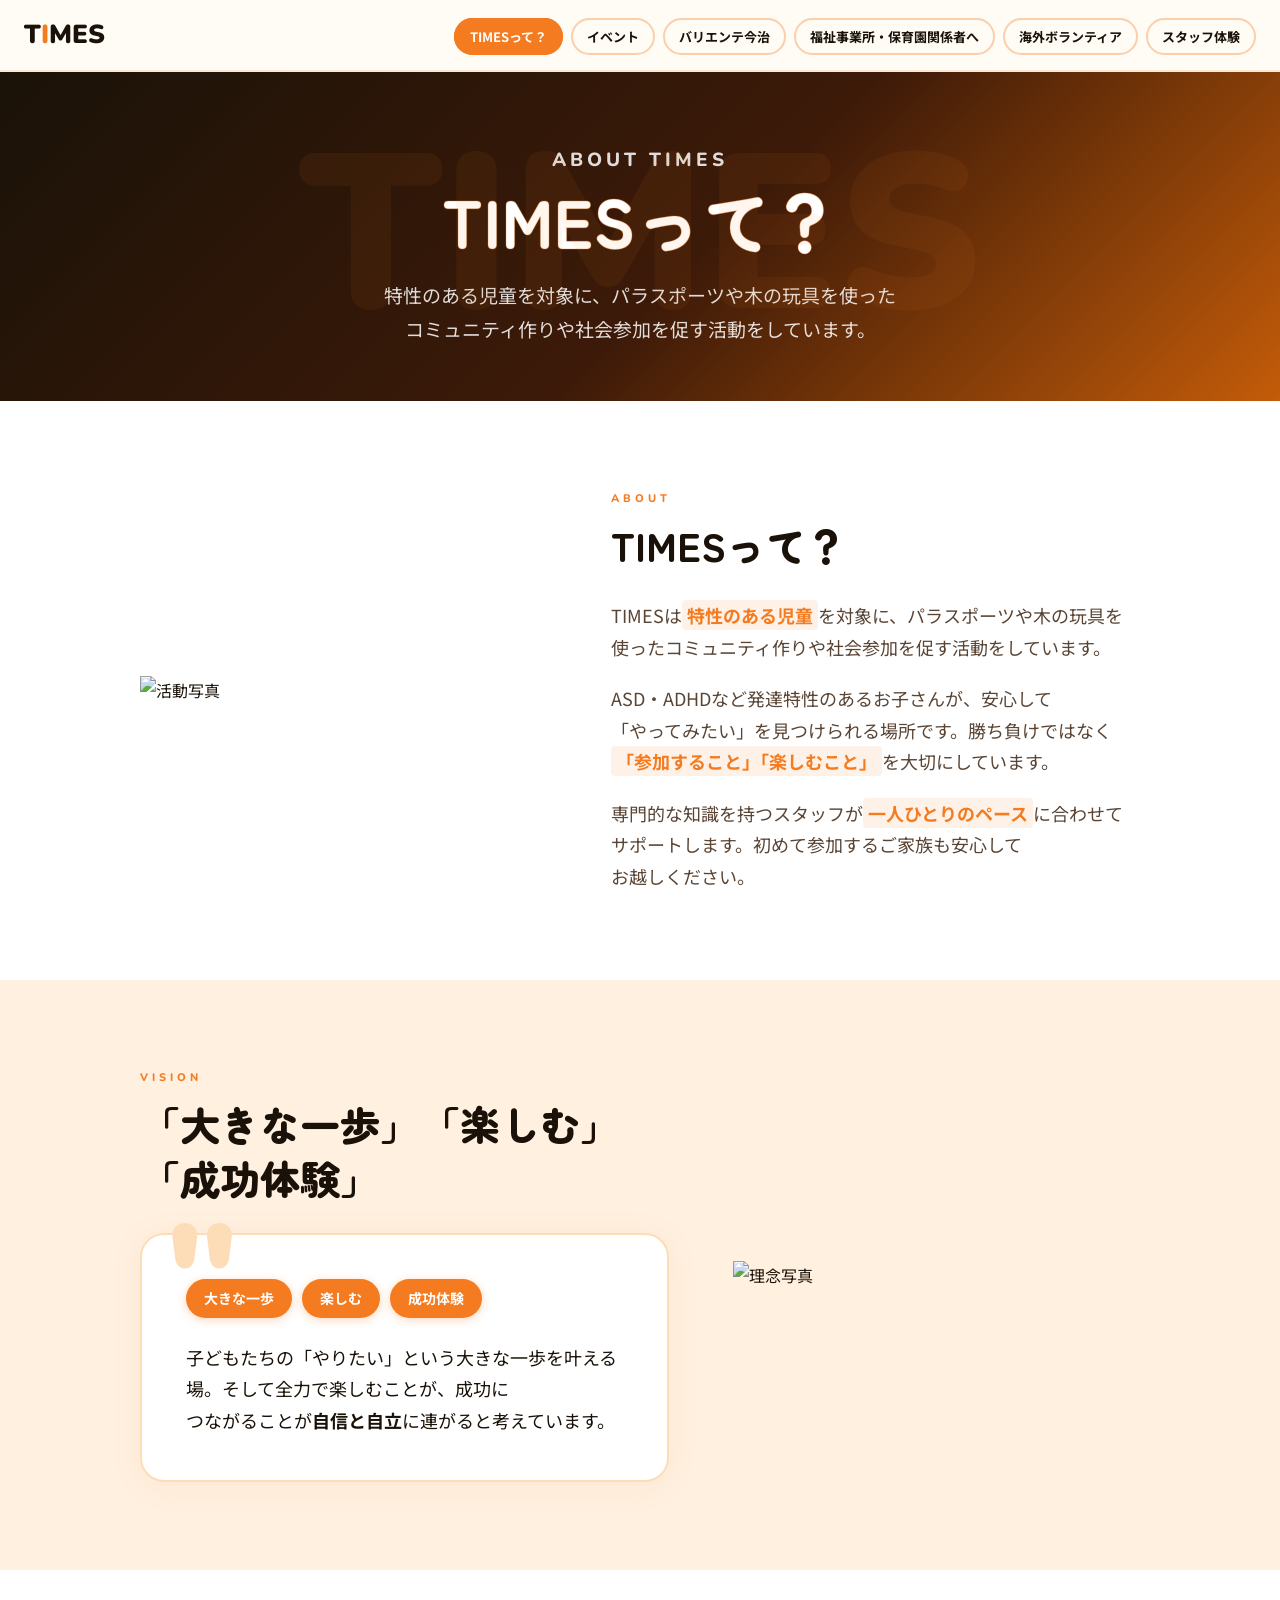
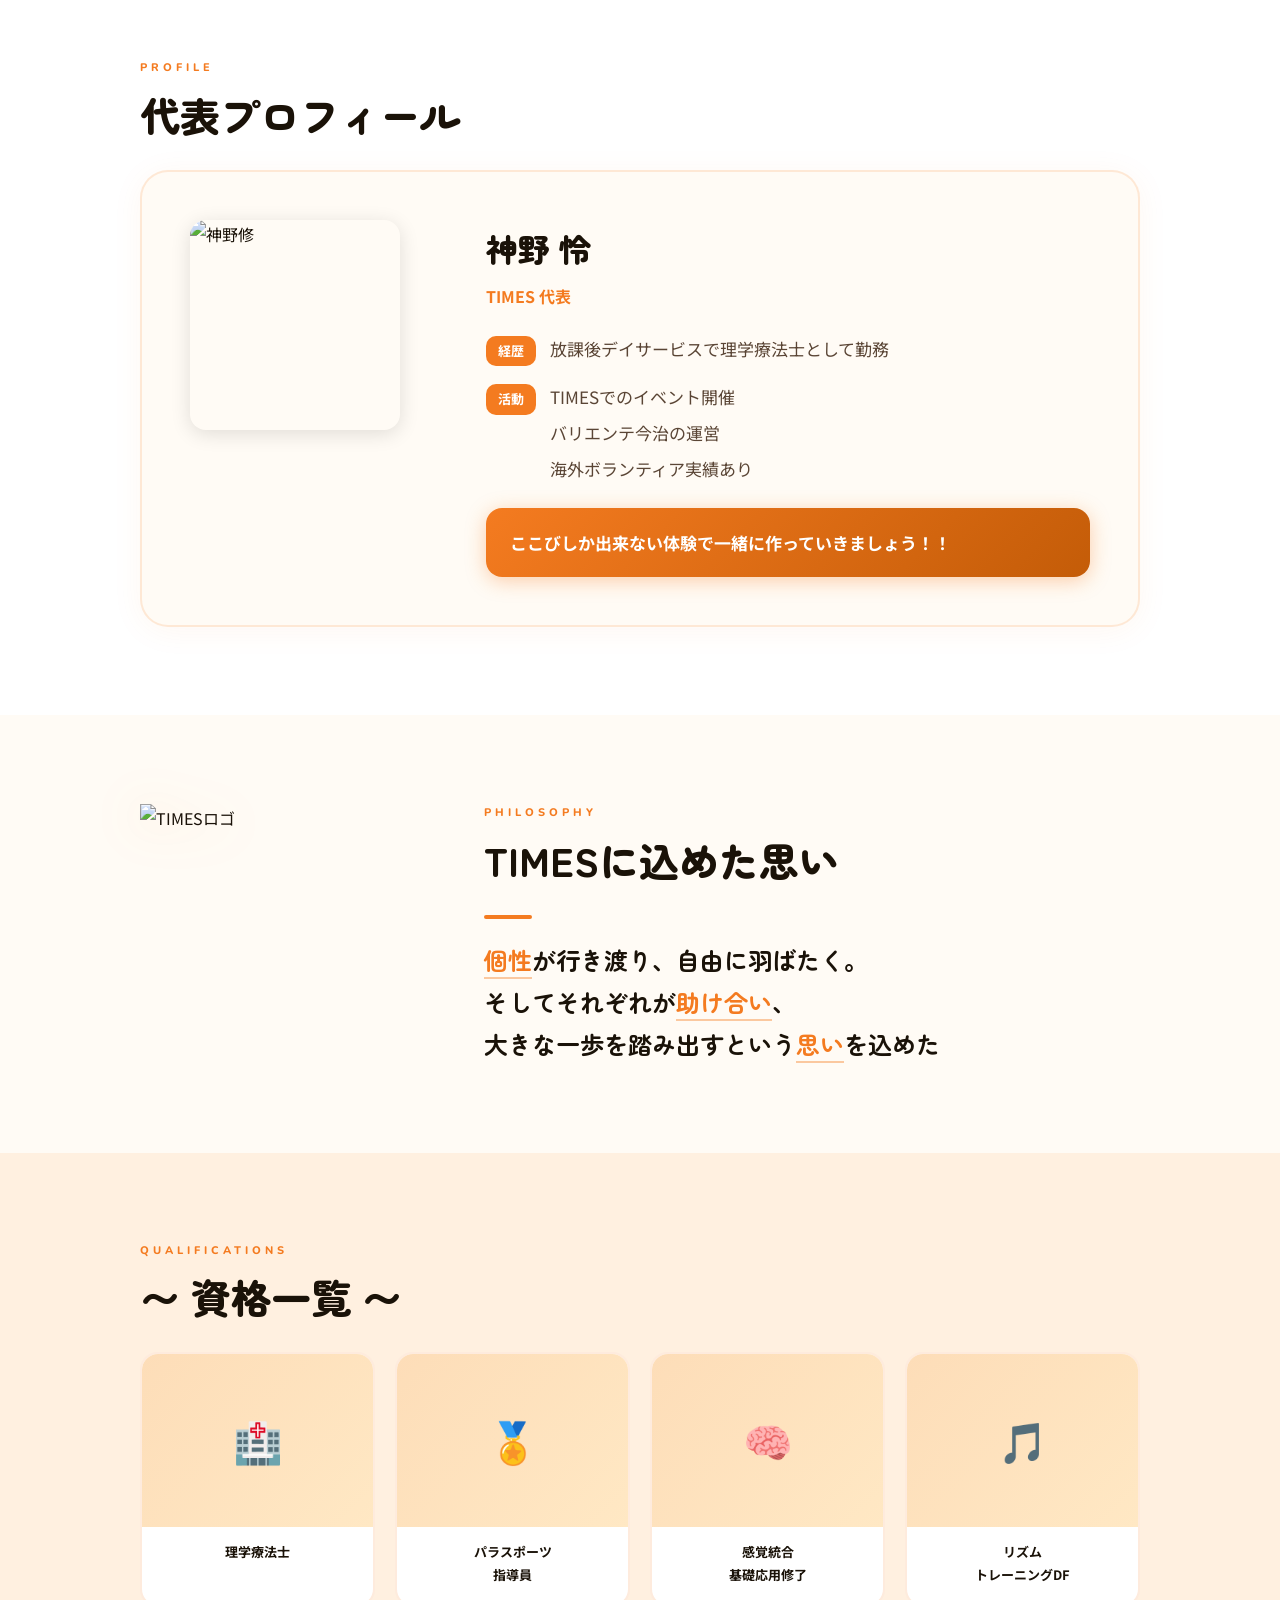
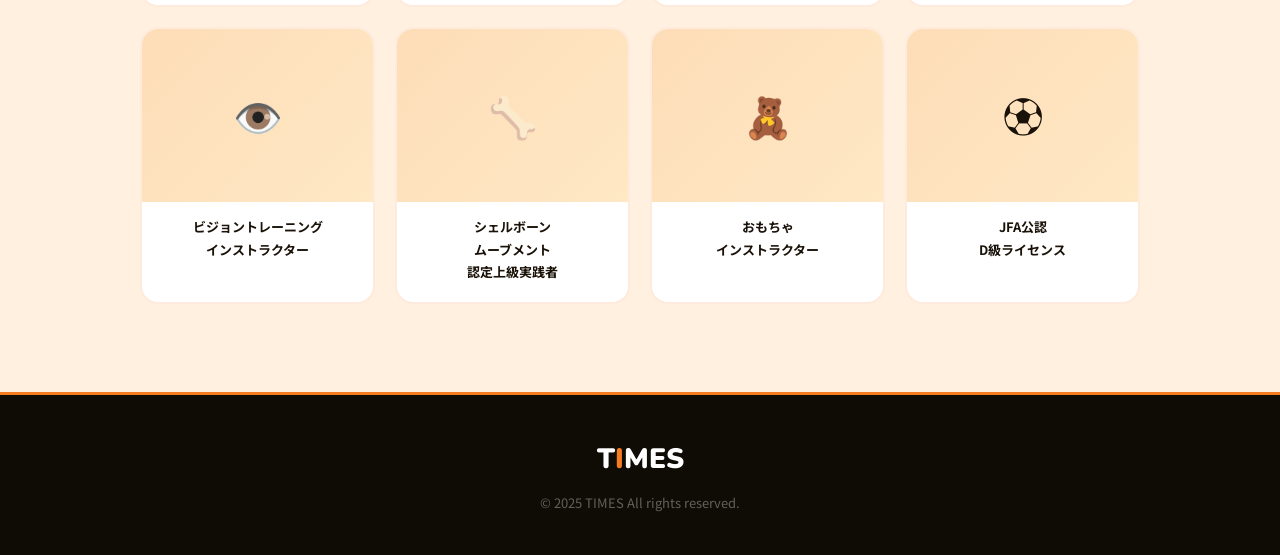
==== about.html @ 91c01c71 "Add files via upload" ====
<!DOCTYPE html>
<html lang="ja">
<head>
<meta charset="UTF-8">
<meta name="viewport" content="width=device-width, initial-scale=1.0">
<title>TIMESって？ | TIMES</title>
<link rel="preconnect" href="https://fonts.googleapis.com">
<link href="https://fonts.googleapis.com/css2?family=Noto+Sans+JP:wght@400;500;700;900&family=Zen+Maru+Gothic:wght@700;900&family=Nunito:wght@800;900&display=swap" rel="stylesheet">
<style>

:root {
  --og:    #F47B20;
  --ogd:   #C45C08;
  --ogs:   #FFF0E0;
  --ogm:   #FDDDB8;
  --ink:   #1A1208;
  --muted: #5A4535;
  --cream: #FFFBF5;
  --white: #FFFFFF;
  --bd:    rgba(244,123,32,.15);
}

*, *::before, *::after { box-sizing: border-box; margin: 0; padding: 0; }
html { scroll-behavior: smooth; }
body {
  font-family: 'Noto Sans JP', sans-serif;
  background: var(--cream);
  color: var(--ink);
  line-height: 1.75;
  overflow-x: hidden;
  -webkit-text-size-adjust: 100%;
  text-size-adjust: 100%;
}
img { display: block; max-width: 100%; }
a   { text-decoration: none; }
ul  { list-style: none; }

/* ===== NAV ===== */
.nav {
  position: fixed; top: 0; left: 0; right: 0; z-index: 500;
  height: 72px;
  background: rgba(255,251,245,.97);
  backdrop-filter: blur(12px);
  border-bottom: 2px solid var(--bd);
  display: flex; align-items: center; justify-content: space-between;
  padding: 0 24px; gap: 16px;
}
.nav-logo {
  font-family: 'Nunito', sans-serif;
  font-weight: 900; font-size: 26px; color: var(--ink); flex-shrink: 0;
}
.nav-logo em { font-style: normal; color: var(--og); }
.nav-links { display: flex; gap: 8px; align-items: center; flex-wrap: nowrap; }
.nav-links a {
  font-size: 13px; font-weight: 700; color: var(--ink);
  padding: 7px 14px; border-radius: 20px;
  border: 2px solid rgba(244,123,32,.35); white-space: nowrap;
  transition: background .2s, color .2s, border-color .2s;
}
.nav-links a:hover,
.nav-links a.active { background: var(--og); color: #fff; border-color: var(--og); }

.nav-hamburger {
  display: none; flex-direction: column; gap: 5px; padding: 4px; flex-shrink: 0;
}
.nav-hamburger span {
  display: block; width: 24px; height: 2.5px;
  background: var(--ink); border-radius: 2px; transition: .25s ease;
}
.nav-hamburger.open span:nth-child(1) { transform: translateY(7.5px) rotate(45deg); }
.nav-hamburger.open span:nth-child(2) { opacity: 0; }
.nav-hamburger.open span:nth-child(3) { transform: translateY(-7.5px) rotate(-45deg); }

.mobile-menu {
  position: fixed; top: 72px; left: 0; right: 0; z-index: 490;
  background: var(--cream); border-bottom: 2px solid var(--bd);
  transform: translateY(-110%); opacity: 0;
  transition: .3s ease; pointer-events: none;
}
.mobile-menu.open { transform: translateY(0); opacity: 1; pointer-events: auto; }
.mobile-menu a {
  display: block; padding: 18px 28px;
  font-size: 16px; font-weight: 700; color: var(--ink);
  border-bottom: 1px solid var(--bd);
  transition: color .2s, background .2s;
}
.mobile-menu a:hover { color: #fff; background: var(--og); }
.mobile-menu a.active { color: var(--og); }

/* ===== PAGE HERO ===== */
.page-hero {
  margin-top: 72px;
  background: linear-gradient(135deg, #1A1208 0%, #3D1A08 55%, #C45C08 100%);
  padding: 72px 32px 56px;
  text-align: center;
  position: relative; overflow: hidden;
}
.page-hero::before {
  content: 'TIMES';
  position: absolute; font-family: 'Nunito', sans-serif;
  font-weight: 900; font-size: clamp(100px, 22vw, 220px);
  color: rgba(244,123,32,.07);
  left: 50%; top: 50%; transform: translate(-50%, -50%);
  white-space: nowrap; pointer-events: none; user-select: none;
}
.page-hero-label {
  font-family: 'Nunito', sans-serif; font-size: 11px; font-weight: 800;
  letter-spacing: 4px; text-transform: uppercase; color: var(--og); margin-bottom: 12px;
}
.page-hero h1 {
  font-family: 'Zen Maru Gothic', sans-serif;
  font-size: clamp(32px, 7vw, 68px); font-weight: 900; color: #fff;
  line-height: 1.25; margin-bottom: 16px;
  -webkit-text-stroke: 1px rgba(244,123,32,.35);
}
.page-hero p {
  font-size: clamp(15px, 2vw, 19px); color: rgba(255,255,255,.85);
  max-width: 600px; margin: 0 auto; line-height: 1.75;
  word-break: auto-phrase; overflow-wrap: break-word;
}

/* ===== LAYOUT ===== */
.container { max-width: 1080px; margin: 0 auto; padding: 0 40px; }
section { padding: 88px 0; }
.section-label {
  font-family: 'Nunito', sans-serif; font-size: 11px; font-weight: 800;
  letter-spacing: 4px; text-transform: uppercase; color: var(--og); margin-bottom: 10px;
}
.section-title {
  font-family: 'Zen Maru Gothic', sans-serif;
  font-size: clamp(24px, 4vw, 40px); font-weight: 900; color: var(--ink);
  line-height: 1.35; margin-bottom: 28px;
  word-break: keep-all; overflow-wrap: break-word;
}

/* ===== REVEAL ===== */
.reveal { opacity: 0; transform: translateY(28px); transition: opacity .7s ease, transform .7s ease; }
.reveal.on { opacity: 1; transform: translateY(0); }

/* ===== SEC1 ===== */
.sec-about { background: var(--white); }
.about-grid { display: grid; grid-template-columns: 1fr 1.3fr; gap: 64px; align-items: center; }
.about-img { overflow: hidden; width: 100%; }
.about-img img { width: 100%; height: auto; object-fit: cover; display: block; }
.about-text p { font-size: clamp(16px, 1.8vw, 18px); color: var(--muted); line-height: 1.75; margin-bottom: 20px; word-break: auto-phrase; overflow-wrap: break-word; }
.about-text p:last-child { margin-bottom: 0; }
.about-text strong { color: var(--og); font-weight: 700; background: rgba(244,123,32,.1); padding: 2px 5px; border-radius: 4px; }

/* ===== SEC2 ===== */
.sec-vision { background: var(--ogs); }
.vision-grid { display: grid; grid-template-columns: 1.3fr 1fr; gap: 64px; align-items: center; }
.vision-box { background: var(--white); border-radius: 24px; padding: 44px; border: 2px solid var(--ogm); position: relative; box-shadow: 0 4px 32px rgba(244,123,32,.08); }
.vision-box::before { content: '"'; font-family: 'Nunito', sans-serif; font-size: 140px; font-weight: 900; color: var(--ogm); position: absolute; top: -28px; left: 24px; line-height: 1; pointer-events: none; user-select: none; }
.vision-keywords { display: flex; gap: 10px; flex-wrap: wrap; margin-bottom: 24px; }
.kw { background: var(--og); color: #fff; padding: 7px 18px; border-radius: 20px; font-size: 14px; font-weight: 700; box-shadow: 0 2px 10px rgba(244,123,32,.3); }
.vision-box p { font-size: clamp(16px, 1.8vw, 18px); color: var(--ink); line-height: 1.75; position: relative; z-index: 1; word-break: auto-phrase; overflow-wrap: break-word; }
.vision-img { overflow: hidden; width: 100%; }
.vision-img img { width: 100%; height: auto; object-fit: cover; display: block; }

/* ===== SEC3 ===== */
.sec-profile { background: var(--white); }
.profile-card { display: grid; grid-template-columns: 240px 1fr; gap: 56px; align-items: start; background: var(--cream); border-radius: 28px; padding: 48px; border: 2px solid var(--bd); box-shadow: 0 4px 32px rgba(244,123,32,.06); }
.profile-photo { width: 210px; height: 210px; overflow: hidden; flex-shrink: 0; border-radius: 16px; box-shadow: 0 4px 20px rgba(0,0,0,.12); }
.profile-photo img { width: 100%; height: 100%; object-fit: cover; object-position: center top; display: block; }
.profile-name { font-family: 'Zen Maru Gothic', sans-serif; font-size: clamp(24px, 3vw, 32px); font-weight: 900; color: var(--ink); margin-bottom: 6px; }
.profile-role { font-size: 16px; color: var(--og); font-weight: 700; margin-bottom: 24px; }
.profile-list { display: flex; flex-direction: column; gap: 16px; margin-bottom: 24px; }
.profile-item { display: flex; gap: 14px; align-items: flex-start; }
.profile-item .pi-label { background: var(--og); color: #fff; padding: 4px 12px; border-radius: 10px; font-size: 13px; font-weight: 700; white-space: nowrap; flex-shrink: 0; margin-top: 2px; }
.profile-item span, .profile-item ul { font-size: clamp(15px, 1.6vw, 17px); color: var(--muted); line-height: 1.75; }
.profile-item ul { display: flex; flex-direction: column; gap: 6px; }
.profile-msg { background: linear-gradient(135deg, var(--og), var(--ogd)); color: #fff; border-radius: 16px; padding: 20px 24px; font-size: clamp(15px, 1.6vw, 17px); font-weight: 700; line-height: 1.75; box-shadow: 0 4px 20px rgba(244,123,32,.35); word-break: auto-phrase; overflow-wrap: break-word; }

/* ===== SEC4 ===== */
.sec-logo { background: var(--cream); }
.logo-grid { display: grid; grid-template-columns: 280px 1fr; gap: 64px; align-items: center; }
.logo-img { width: 260px; height: 260px; display: flex; align-items: center; justify-content: center; overflow: hidden; filter: drop-shadow(0 4px 24px rgba(244,123,32,.2)); }
.logo-img img { width: 100%; height: 100%; object-fit: contain; }
.logo-divider { width: 48px; height: 4px; background: var(--og); border-radius: 2px; margin-bottom: 20px; }
.logo-section-label { color: var(--og); margin-bottom: 10px; font-family: 'Nunito', sans-serif; font-size: 11px; font-weight: 800; letter-spacing: 4px; text-transform: uppercase; }
.logo-section-title { font-family: 'Zen Maru Gothic', sans-serif; font-size: clamp(24px, 4vw, 40px); font-weight: 900; color: var(--ink); line-height: 1.35; margin-bottom: 28px; }
.logo-philosophy { font-family: 'Zen Maru Gothic', sans-serif; font-size: clamp(17px, 2.5vw, 24px); font-weight: 700; color: var(--ink); line-height: 1.75; word-break: auto-phrase; overflow-wrap: break-word; }
.logo-philosophy span { color: var(--og); border-bottom: 2px solid rgba(244,123,32,.4); }

/* ===== SEC5 ===== */
.sec-quals { background: var(--ogs); }
.quals-grid { display: grid; grid-template-columns: repeat(4, 1fr); gap: 20px; }
.qual-card { background: var(--white); border-radius: 18px; overflow: hidden; border: 2px solid var(--bd); transition: box-shadow .25s, transform .25s, border-color .25s; }
.qual-card:hover { box-shadow: 0 10px 32px rgba(244,123,32,.18); transform: translateY(-6px); border-color: var(--og); }
.qual-img { width: 100%; aspect-ratio: 4/3; overflow: hidden; background: var(--ogm); }
.qual-img img { width: 100%; height: 100%; object-fit: cover; display: block; transition: transform .35s ease; }
.qual-card:hover .qual-img img { transform: scale(1.07); }
.qual-img-placeholder { width: 100%; height: 100%; display: flex; align-items: center; justify-content: center; font-size: 40px; background: linear-gradient(135deg, var(--ogm), #ffe8c4); }
.qual-name { font-size: 13px; font-weight: 700; color: var(--ink); line-height: 1.75; padding: 14px 14px 18px; text-align: center; }

/* ===== FOOTER ===== */
footer { background: #0F0B05; padding: 40px 24px; text-align: center; border-top: 3px solid var(--og); }
.footer-logo { font-family: 'Nunito', sans-serif; font-weight: 900; font-size: 28px; color: #fff; margin-bottom: 8px; }
.footer-logo em { font-style: normal; color: var(--og); }
.footer-copy { font-size: 13px; color: rgba(255,255,255,.35); margin-top: 8px; }

/* ===== RESPONSIVE ===== */
@media (max-width: 900px) {
  .nav { height: 60px; padding: 0 20px; }
  .nav-logo { font-size: 22px; }
  .nav-links { display: none; }
  .nav-hamburger { display: flex; }
  .mobile-menu { top: 60px; }
  .page-hero { margin-top: 60px; padding: 60px 24px 48px; }
  .container { padding: 0 28px; }
  section { padding: 64px 0; }
  .about-grid { grid-template-columns: 1fr; gap: 36px; }
  .vision-grid { grid-template-columns: 1fr; gap: 36px; }
  .vision-img { order: -1; }
  .profile-card { grid-template-columns: 1fr; gap: 28px; padding: 36px 28px; }
  .profile-photo { margin: 0 auto; }
  .profile-name { text-align: center; }
  .profile-role { text-align: center; }
  .logo-grid { grid-template-columns: 1fr; gap: 36px; text-align: center; }
  .logo-img { margin: 0 auto; }
  .logo-divider { margin: 0 auto 20px; }
  .quals-grid { grid-template-columns: repeat(2, 1fr); gap: 16px; }
}

@media (max-width: 600px) {
  .nav { height: 54px; padding: 0 16px; }
  .nav-logo { font-size: 20px; }
  .mobile-menu { top: 54px; }
  .mobile-menu a { padding: 16px 20px; font-size: 15px; }
  .page-hero { margin-top: 54px; padding: 52px 24px 44px; }
  .page-hero h1 { font-size: clamp(28px, 8vw, 44px); }
  .page-hero p { font-size: 16px; }
  .container { padding: 0 22px; }
  section { padding: 52px 0; }
  .section-label { font-size: 10px; letter-spacing: 3px; }
  .section-title { font-size: 22px; margin-bottom: 20px; }
  .about-grid { gap: 28px; }
  .vision-grid { gap: 28px; }
  .about-text p { font-size: 16px; }
  .vision-box { padding: 28px 20px; }
  .vision-box::before { font-size: 90px; top: -18px; left: 16px; }
  .vision-box p { font-size: 16px; }
  .kw { font-size: 13px; padding: 5px 14px; }
  .profile-card { padding: 28px 20px; gap: 24px; border-radius: 20px; }
  .profile-photo { width: 150px; height: 150px; border-radius: 12px; }
  .profile-name { font-size: 22px; }
  .profile-role { font-size: 14px; }
  .profile-item span, .profile-item ul { font-size: 15px; }
  .profile-msg { font-size: 15px; padding: 16px 18px; }
  .logo-img { width: 160px; height: 160px; }
  .logo-section-title { font-size: 22px; }
  .logo-divider { margin: 0 auto 18px; }
  .logo-philosophy { font-size: 16px; }
  .quals-grid { grid-template-columns: repeat(2, 1fr); gap: 12px; }
  .qual-name { font-size: 12px; padding: 10px 10px 14px; }
}

@media (max-width: 375px) {
  .container { padding: 0 16px; }
  .section-title { font-size: 20px; }
  .about-text p { font-size: 15px; }
  .vision-box p { font-size: 15px; }
  .profile-photo { width: 130px; height: 130px; }
  .profile-name { font-size: 20px; }
  .profile-msg { font-size: 14px; }
  .logo-img { width: 140px; height: 140px; }
  .logo-section-title { font-size: 20px; }
  .logo-philosophy { font-size: 15px; }
  .quals-grid { gap: 10px; }
  .qual-name { font-size: 11px; }
}
</style>
</head>
<body>

<nav class="nav" id="mainNav">
  <a href="index.html" class="nav-logo">T<em>I</em>MES</a>
  <ul class="nav-links">
    <li><a href="about.html" class="active">TIMESって？</a></li>
    <li><a href="event.html">イベント</a></li>
    <li><a href="variante.html">バリエンテ今治</a></li>
    <li><a href="welfare.html">福祉事業所・保育園関係者へ</a></li>
    <li><a href="volunteer.html">海外ボランティア</a></li>
    <li><a href="staff.html">スタッフ体験</a></li>
  </ul>
  <button class="nav-hamburger" id="hamburger">
    <span></span><span></span><span></span>
  </button>
</nav>

<div class="mobile-menu" id="mobileMenu">
  <ul>
    <li><a href="about.html" class="active">TIMESって？</a></li>
    <li><a href="event.html">イベント</a></li>
    <li><a href="variante.html">バリエンテ今治</a></li>
    <li><a href="welfare.html">福祉事業所・保育園関係者へ</a></li>
    <li><a href="volunteer.html">海外ボランティア</a></li>
    <li><a href="staff.html">スタッフ体験</a></li>
  </ul>
</div>

<div class="page-hero">
  <p class="page-hero-label">About TIMES</p>
  <h1>TIMESって？</h1>
  <p>特性のある児童を対象に、パラスポーツや木の玩具を使ったコミュニティ作りや社会参加を促す活動をしています。</p>
</div>

<section class="sec-about">
  <div class="container">
    <div class="about-grid">
      <div class="about-img reveal"><img src="images/about1.jpg" alt="活動写真"></div>
      <div class="reveal">
        <p class="section-label">About</p>
        <h2 class="section-title">TIMESって？</h2>
        <div class="about-text">
          <p>TIMESは<strong>特性のある児童</strong>を対象に、パラスポーツや木の玩具を使ったコミュニティ作りや社会参加を促す活動をしています。</p>
          <p>ASD・ADHDなど発達特性のあるお子さんが、安心して「やってみたい」を見つけられる場所です。勝ち負けではなく<strong>「参加すること」「楽しむこと」</strong>を大切にしています。</p>
          <p>専門的な知識を持つスタッフが<strong>一人ひとりのペース</strong>に合わせてサポートします。初めて参加するご家族も安心してお越しください。</p>
        </div>
      </div>
    </div>
  </div>
</section>

<section class="sec-vision">
  <div class="container">
    <div class="vision-grid">
      <div class="reveal">
        <p class="section-label">Vision</p>
        <h2 class="section-title">「大きな一歩」「楽しむ」「成功体験」</h2>
        <div class="vision-box">
          <div class="vision-keywords">
            <span class="kw">大きな一歩</span>
            <span class="kw">楽しむ</span>
            <span class="kw">成功体験</span>
          </div>
          <p>子どもたちの「やりたい」という大きな一歩を叶える場。そして全力で楽しむことが、成功につながることが<strong>自信と自立</strong>に連がると考えています。</p>
        </div>
      </div>
      <div class="vision-img reveal"><img src="images/about2.jpg" alt="理念写真"></div>
    </div>
  </div>
</section>

<section class="sec-profile">
  <div class="container">
    <p class="section-label reveal">Profile</p>
    <h2 class="section-title reveal">代表プロフィール</h2>
    <div class="profile-card reveal">
      <div><div class="profile-photo"><img src="images/profile.jpg" alt="神野修"></div></div>
      <div>
        <p class="profile-name">神野 怜</p>
        <p class="profile-role">TIMES 代表</p>
        <div class="profile-list">
          <div class="profile-item">
            <span class="pi-label">経歴</span>
            <span>放課後デイサービスで理学療法士として勤務</span>
          </div>
          <div class="profile-item">
            <span class="pi-label">活動</span>
            <ul>
              <li>TIMESでのイベント開催</li>
              <li>バリエンテ今治の運営</li>
              <li>海外ボランティア実績あり</li>
            </ul>
          </div>
        </div>
        <div class="profile-msg">ここびしか出来ない体験で一緒に作っていきましょう！！</div>
      </div>
    </div>
  </div>
</section>

<section class="sec-logo">
  <div class="container">
    <div class="logo-grid">
      <div class="logo-img reveal"><img src="images/logo-times.png" alt="TIMESロゴ"></div>
      <div class="reveal">
        <p class="logo-section-label">Philosophy</p>
        <h2 class="logo-section-title">TIMESに込めた思い</h2>
        <div class="logo-divider"></div>
        <p class="logo-philosophy">
          <span>個性</span>が行き渡り、自由に羽ばたく。<br>
          そしてそれぞれが<span>助け合い</span>、<br>
          大きな一歩を踏み出すという<span>思い</span>を込めた
        </p>
      </div>
    </div>
  </div>
</section>

<section class="sec-quals">
  <div class="container">
    <p class="section-label reveal">Qualifications</p>
    <h2 class="section-title reveal">〜 資格一覧 〜</h2>
    <div class="quals-grid">

      <div class="qual-card reveal">
        <div class="qual-img">
          <img src="images/PT.jpeg" alt="理学療法士"
               onerror="this.parentElement.innerHTML='<div class=\'qual-img-placeholder\'>🏥</div>'">
        </div>
        <p class="qual-name">理学療法士</p>
      </div>

      <div class="qual-card reveal">
        <div class="qual-img">
          <img src="images/パラスポーツ.jpg" alt="パラスポーツ指導員"
               onerror="this.parentElement.innerHTML='<div class=\'qual-img-placeholder\'>🏅</div>'">
        </div>
        <p class="qual-name">パラスポーツ<br>指導員</p>
      </div>

      <div class="qual-card reveal">
        <div class="qual-img">
          <img src="images/感覚統合.webp" alt="感覚統合基礎応用修了"
               onerror="this.parentElement.innerHTML='<div class=\'qual-img-placeholder\'>🧠</div>'">
        </div>
        <p class="qual-name">感覚統合<br>基礎応用修了</p>
      </div>

      <div class="qual-card reveal">
        <div class="qual-img">
          <img src="images/rizumu.jpeg" alt="リズムトレーニングDF"
               onerror="this.parentElement.innerHTML='<div class=\'qual-img-placeholder\'>🎵</div>'">
        </div>
        <p class="qual-name">リズム<br>トレーニングDF</p>
      </div>

      <div class="qual-card reveal">
        <div class="qual-img">
          <img src="images/ビジョントレーニング.jpg" alt="ビジョントレーニングインストラクター"
               onerror="this.parentElement.innerHTML='<div class=\'qual-img-placeholder\'>👁️</div>'">
        </div>
        <p class="qual-name">ビジョントレーニング<br>インストラクター</p>
      </div>

      <div class="qual-card reveal">
        <div class="qual-img">
          <img src="images/シェル.jpg" alt="シェルボーンムーブメント認定上級実践者"
               onerror="this.parentElement.innerHTML='<div class=\'qual-img-placeholder\'>🦴</div>'">
        </div>
        <p class="qual-name">シェルボーン<br>ムーブメント<br>認定上級実践者</p>
      </div>

      <div class="qual-card reveal">
        <div class="qual-img">
          <img src="images/木のおもちゃ.jpeg" alt="おもちゃインストラクター"
               onerror="this.parentElement.innerHTML='<div class=\'qual-img-placeholder\'>🧸</div>'">
        </div>
        <p class="qual-name">おもちゃ<br>インストラクター</p>
      </div>

      <div class="qual-card reveal">
        <div class="qual-img">
          <img src="images/soccer.png" alt="JFA公認D級ライセンス"
               onerror="this.parentElement.innerHTML='<div class=\'qual-img-placeholder\'>⚽</div>'">
        </div>
        <p class="qual-name">JFA公認<br>D級ライセンス</p>
      </div>

    </div>
  </div>
</section>

<footer>
  <div class="footer-logo">T<em>I</em>MES</div>
  <p class="footer-copy">&copy; 2025 TIMES All rights reserved.</p>
</footer>

<script>
const hbg = document.getElementById('hamburger');
const mob = document.getElementById('mobileMenu');
hbg.addEventListener('click', () => { hbg.classList.toggle('open'); mob.classList.toggle('open'); });
const obs = new IntersectionObserver(entries => {
  entries.forEach(e => {
    if (!e.isIntersecting) return;
    const siblings = Array.from(e.target.parentElement.querySelectorAll('.reveal'));
    const i = siblings.indexOf(e.target);
    e.target.style.transitionDelay = (i * 100) + 'ms';
    e.target.classList.add('on');
    obs.unobserve(e.target);
  });
}, { threshold: 0.1 });
document.querySelectorAll('.reveal').forEach(el => obs.observe(el));
</script>
</body>
</html>
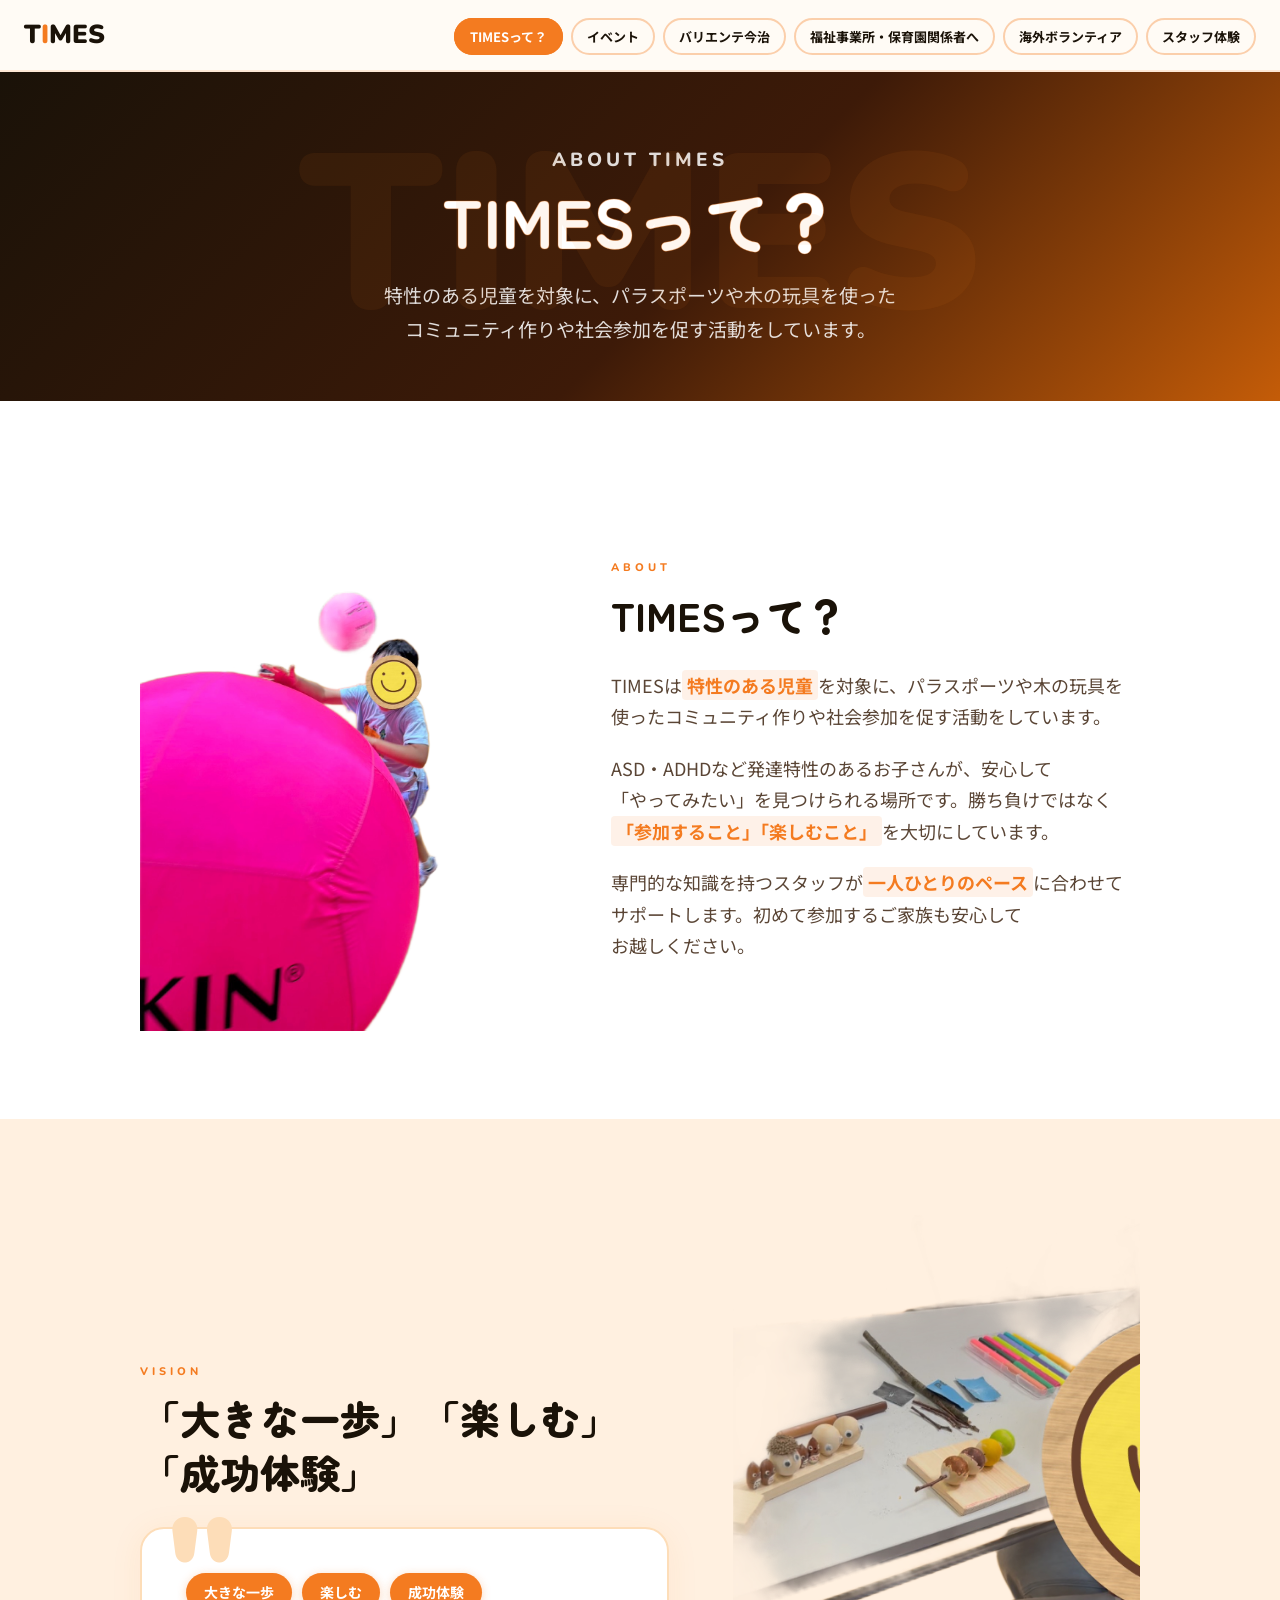
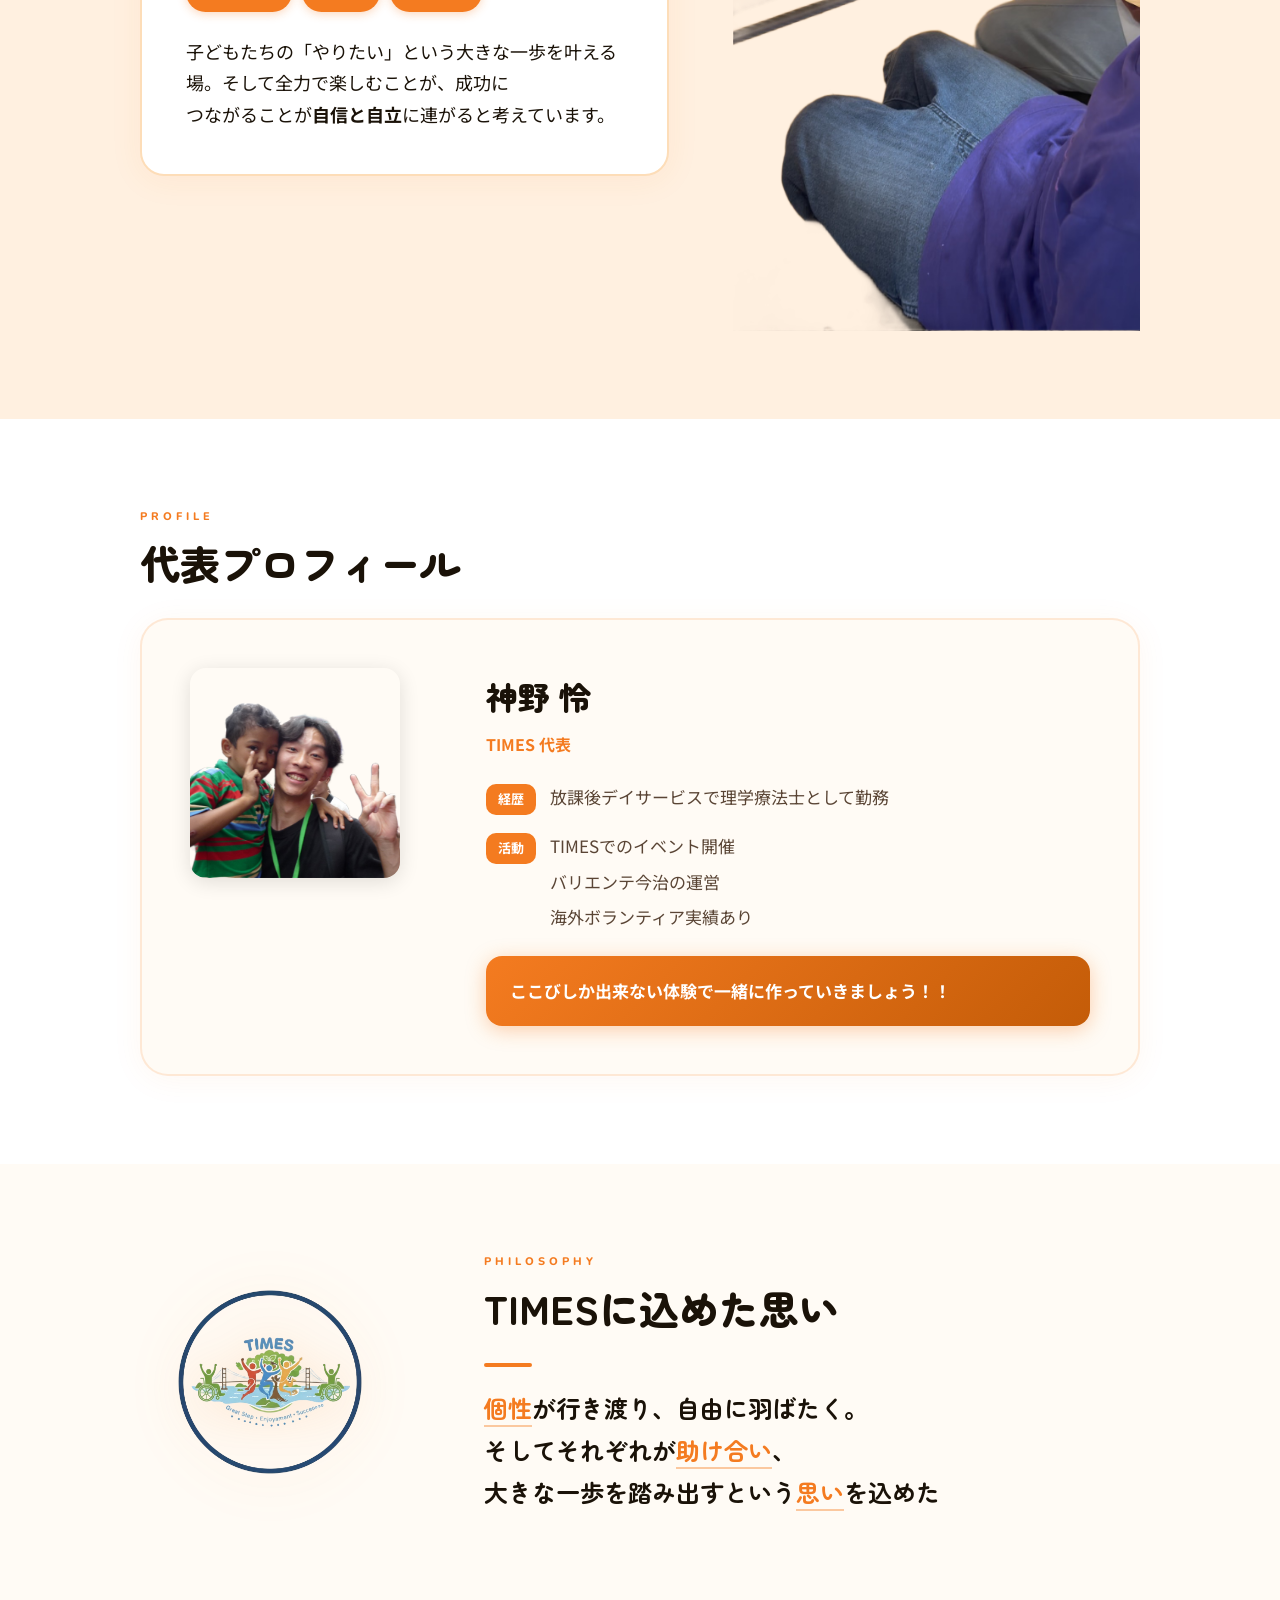
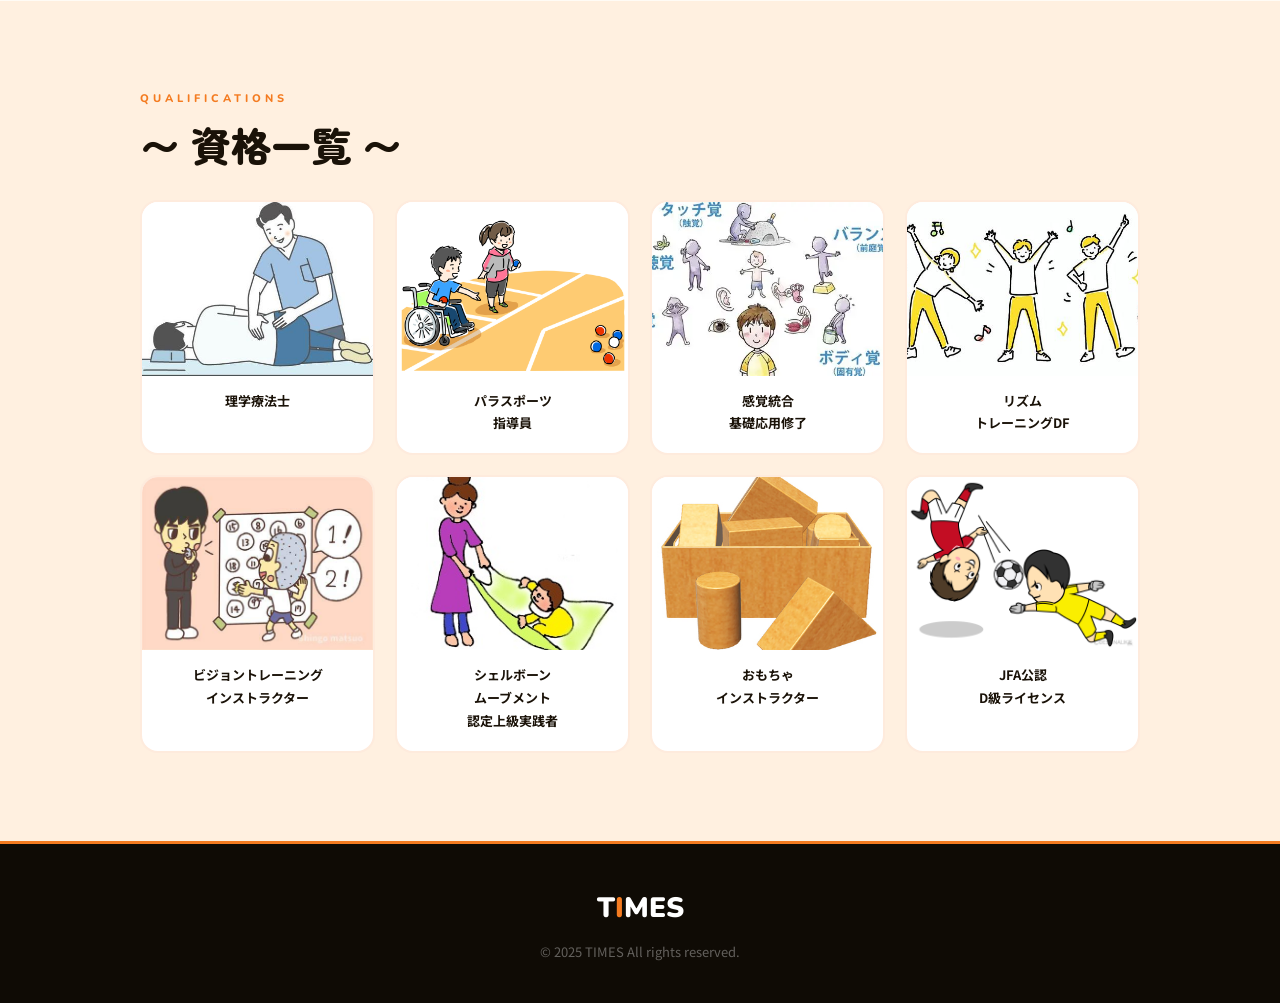
==== commit 03faa763: "Update about.html" ====
--- a/about.html
+++ b/about.html
@@ -270,6 +270,14 @@
   .qual-name { font-size: 11px; }
 }
 </style>
+<!-- Google tag (gtag.js) -->
+  <script async src="https://www.googletagmanager.com/gtag/js?id=G-DCP2RVD5D1"></script>
+  <script>
+    window.dataLayer = window.dataLayer || [];
+    function gtag(){dataLayer.push(arguments);}
+    gtag('js', new Date());
+    gtag('config', 'G-DCP2RVD5D1');
+  </script>
 </head>
 <body>
 
@@ -485,4 +493,4 @@
 document.querySelectorAll('.reveal').forEach(el => obs.observe(el));
 </script>
 </body>
-</html>+</html>
